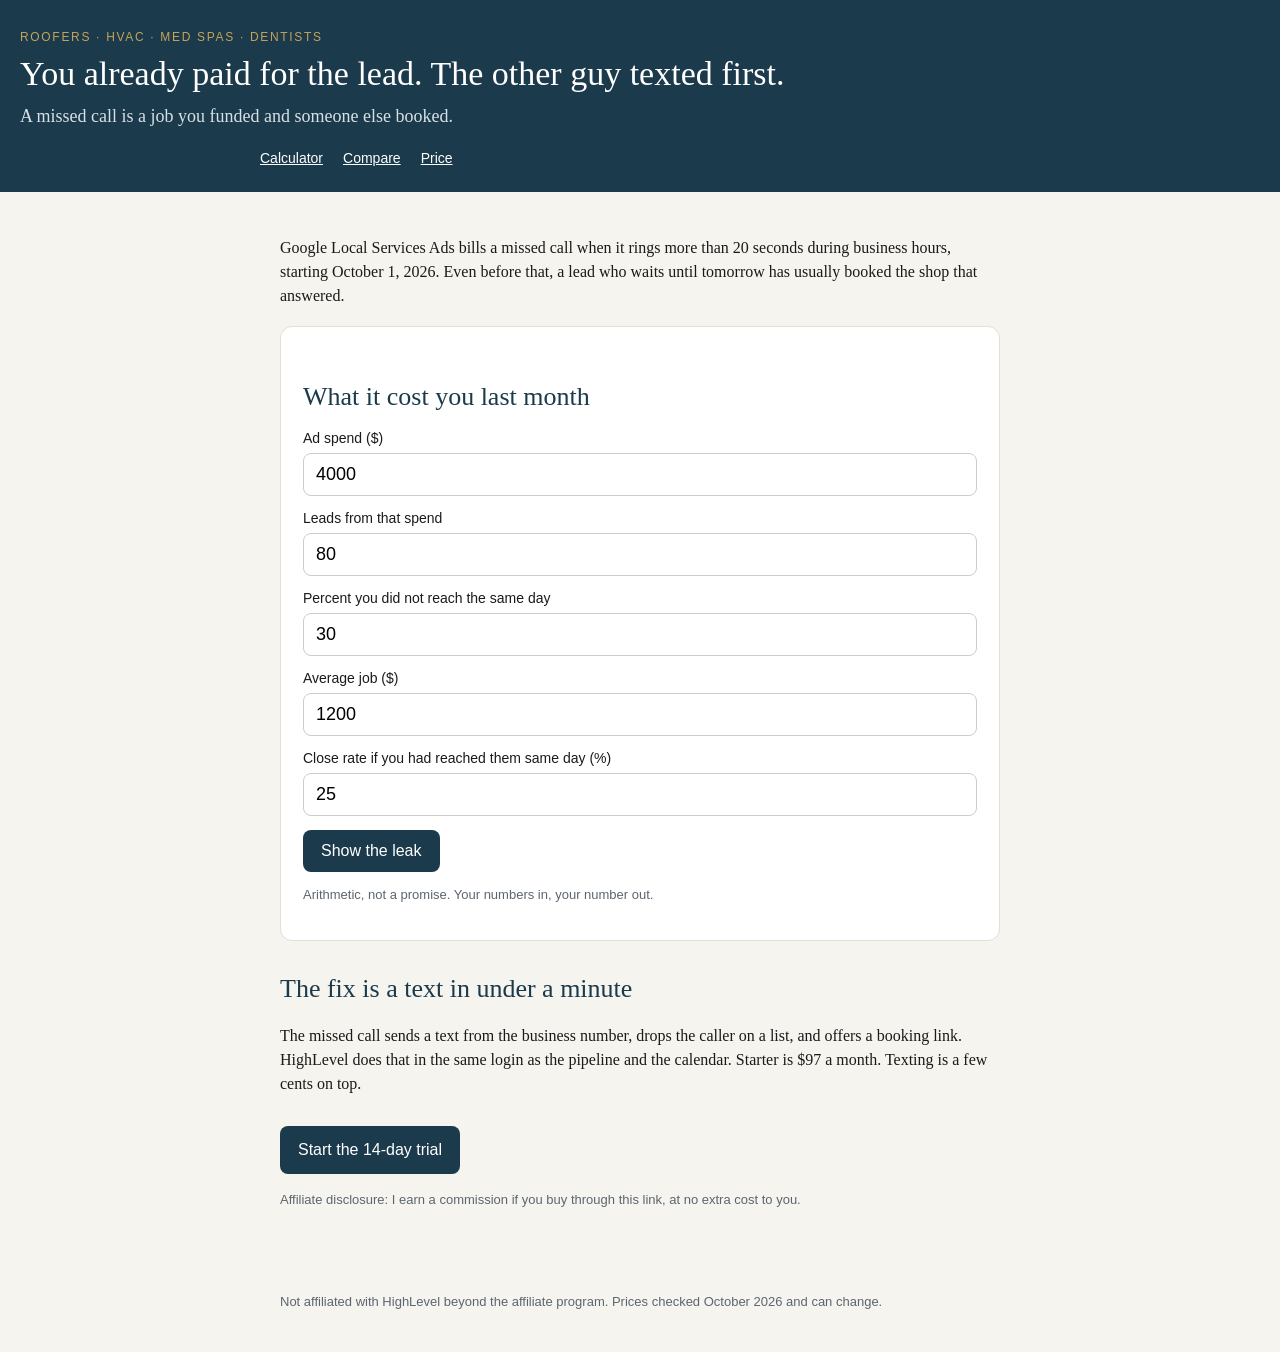
==== index.html @ 891b04c5 "Add missed-call calculator pages with affiliate link" ====
<!DOCTYPE html>
<html lang="en">
<head>
  <meta charset="UTF-8" />
  <meta name="viewport" content="width=device-width, initial-scale=1" />
  <title>Missed-call cost calculator for contractors</title>
  <link rel="stylesheet" href="style.css" />
</head>
<body>
  <header>
    <p class="kicker">ROOFERS · HVAC · MED SPAS · DENTISTS</p>
    <h1>You already paid for the lead. The other guy texted first.</h1>
    <p class="sub">A missed call is a job you funded and someone else booked.</p>
    <nav>
      <a href="index.html">Calculator</a>
      <a href="compare.html">Compare</a>
      <a href="pricing.html">Price</a>
    </nav>
  </header>
  <main>
    <p>Google Local Services Ads bills a missed call when it rings more than 20 seconds during business hours, starting October 1, 2026. Even before that, a lead who waits until tomorrow has usually booked the shop that answered.</p>
    <div class="card">
      <h2>What it cost you last month</h2>
      <label>Ad spend ($)</label>
      <input id="spend" type="number" value="4000" />
      <label>Leads from that spend</label>
      <input id="leads" type="number" value="80" />
      <label>Percent you did not reach the same day</label>
      <input id="miss" type="number" value="30" />
      <label>Average job ($)</label>
      <input id="job" type="number" value="1200" />
      <label>Close rate if you had reached them same day (%)</label>
      <input id="close" type="number" value="25" />
      <button type="button" onclick="calc()">Show the leak</button>
      <div class="result" id="out"></div>
      <p class="note">Arithmetic, not a promise. Your numbers in, your number out.</p>
    </div>
    <h2>The fix is a text in under a minute</h2>
    <p>The missed call sends a text from the business number, drops the caller on a list, and offers a booking link. HighLevel does that in the same login as the pipeline and the calendar. Starter is $97 a month. Texting is a few cents on top.</p>
    <p><a class="cta" href="https://www.gohighlevel.com/pricing?fp_ref=jeremy-ae86db">Start the 14-day trial</a></p>
    <p class="note">Affiliate disclosure: I earn a commission if you buy through this link, at no extra cost to you.</p>
  </main>
  <footer>Not affiliated with HighLevel beyond the affiliate program. Prices checked October 2026 and can change.</footer>
  <script>
    function calc() {
      const spend = +document.getElementById('spend').value || 0;
      const leads = +document.getElementById('leads').value || 0;
      const miss = (+document.getElementById('miss').value || 0) / 100;
      const job = +document.getElementById('job').value || 0;
      const close = (+document.getElementById('close').value || 0) / 100;
      const lostJobs = leads * miss * close;
      const lost = lostJobs * job;
      const el = document.getElementById('out');
      el.style.display = 'block';
      el.innerHTML = 'About <strong>$' + Math.round(lost).toLocaleString() + '</strong> left on the table. That is ' + lostJobs.toFixed(1) + ' jobs from leads you already paid for. Ad spend was $' + spend.toLocaleString() + '.';
    }
  </script>
</body>
</html>
---- style.css ----
:root { --ink:#1a1a1a; --navy:#1b3a4b; --gold:#c4a35a; --bg:#f6f4ef; --card:#fff; --line:#e4dfd4; --muted:#5c6670; }
* { box-sizing: border-box; }
body { margin:0; font-family: Georgia, "Times New Roman", serif; color:var(--ink); background:var(--bg); line-height:1.5; }
header { background:var(--navy); color:#fff; padding:28px 20px 22px; }
header p, main, footer, nav { max-width:760px; margin-left:auto; margin-right:auto; }
.kicker { letter-spacing:.14em; font-family: Arial, sans-serif; font-size:12px; color:var(--gold); margin:0 0 8px; }
h1 { font-size:34px; line-height:1.15; margin:0 0 10px; font-weight:normal; }
header .sub { color:#d7e0e6; margin:0 0 16px; font-size:18px; }
nav a { color:#fff; font-family:Arial, sans-serif; font-size:14px; margin-right:16px; }
main { max-width:760px; padding:28px 20px 60px; }
.card { background:var(--card); border:1px solid var(--line); border-radius:12px; padding:22px; margin:18px 0; }
h2 { font-size:26px; color:var(--navy); font-weight:normal; margin:28px 0 10px; }
label { display:block; font-family:Arial, sans-serif; font-size:14px; margin:12px 0 4px; }
input { width:100%; font-size:18px; padding:10px 12px; border:1px solid #ccc; border-radius:8px; }
button, a.cta { background:var(--navy); color:#fff; border:0; border-radius:8px; padding:12px 18px; font-size:16px; cursor:pointer; margin-top:14px; display:inline-block; text-decoration:none; font-family:Arial, sans-serif; }
.result { display:none; background:#f3efe4; border-left:4px solid var(--gold); padding:14px 16px; margin-top:14px; }
.result strong { font-size:28px; color:var(--navy); }
table { width:100%; border-collapse:collapse; font-family:Arial, sans-serif; font-size:15px; background:#fff; }
th, td { text-align:left; padding:10px 8px; border-bottom:1px solid var(--line); vertical-align:top; }
th { color:var(--navy); }
.note, footer { font-family:Arial, sans-serif; font-size:13px; color:var(--muted); }
footer { padding:10px 20px 40px; max-width:760px; }
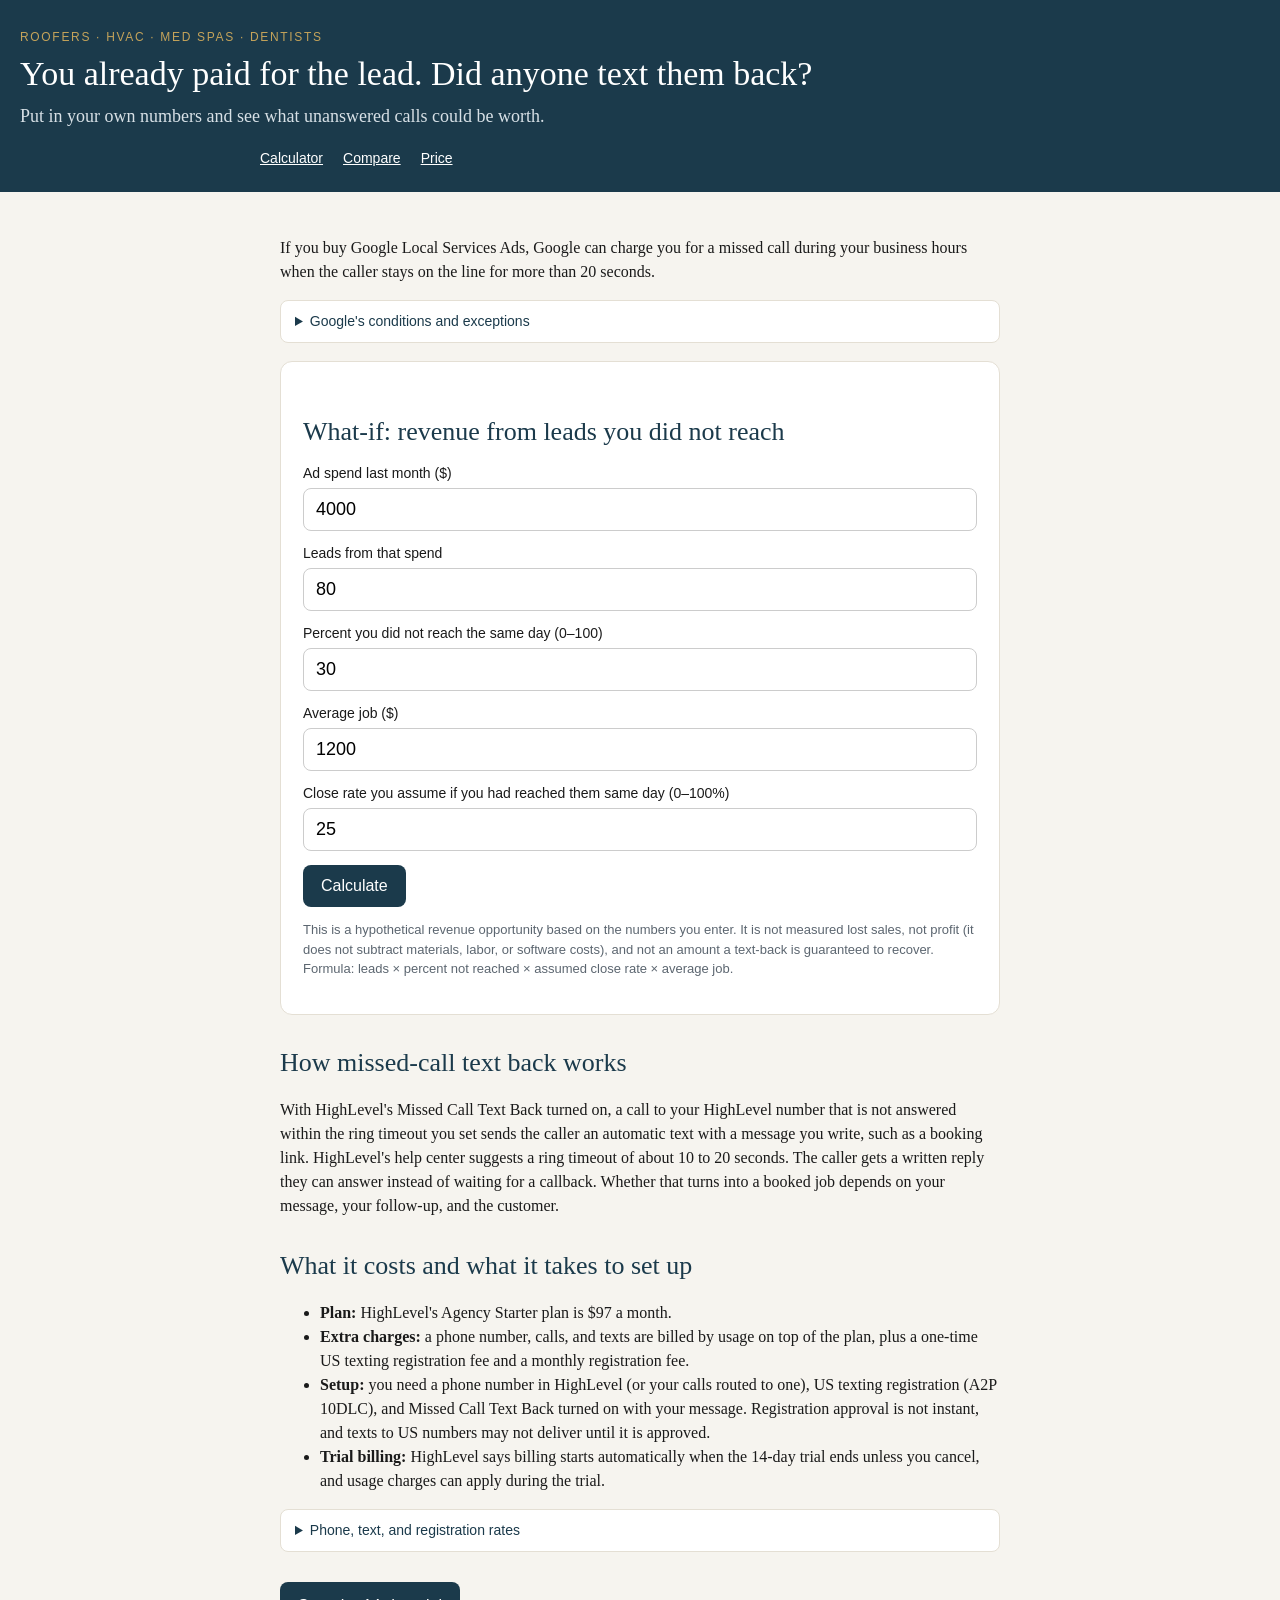
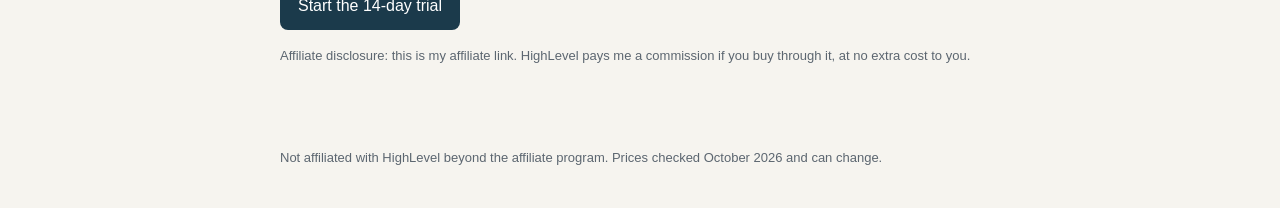
==== commit 26f1aee5: "Clarify calculator estimate, costs, setup, and comparison; add disclosures Co-Authored-By: Claude Op" ====
--- a/index.html
+++ b/index.html
@@ -9,8 +9,8 @@
 <body>
   <header>
     <p class="kicker">ROOFERS · HVAC · MED SPAS · DENTISTS</p>
-    <h1>You already paid for the lead. The other guy texted first.</h1>
-    <p class="sub">A missed call is a job you funded and someone else booked.</p>
+    <h1>You already paid for the lead. Did anyone text them back?</h1>
+    <p class="sub">Put in your own numbers and see what unanswered calls could be worth.</p>
     <nav>
       <a href="index.html">Calculator</a>
       <a href="compare.html">Compare</a>
@@ -18,41 +18,73 @@
     </nav>
   </header>
   <main>
-    <p>Google Local Services Ads bills a missed call when it rings more than 20 seconds during business hours, starting October 1, 2026. Even before that, a lead who waits until tomorrow has usually booked the shop that answered.</p>
+    <p>If you buy Google Local Services Ads, Google can charge you for a missed call during your business hours when the caller stays on the line for more than 20 seconds.</p>
+    <details>
+      <summary>Google's conditions and exceptions</summary>
+      <p>Business hours are the hours in your Google Business Profile, and the call must also fall within your ad schedule if you set one. If your phone menu asks callers to press a key, the 20 seconds start after the key press, and callers who hang up without pressing a key are not charged. Calls that reach voicemail or an automated greeting during business hours are treated as connected and are charged after 20 seconds, whether or not the caller leaves a message. Follow-up calls with the same customer within 15 days are not charged again. Source: <a href="https://support.google.com/localservices/answer/7195435">Google Local Services Help, "How leads work"</a>.</p>
+    </details>
     <div class="card">
-      <h2>What it cost you last month</h2>
-      <label>Ad spend ($)</label>
-      <input id="spend" type="number" value="4000" />
-      <label>Leads from that spend</label>
-      <input id="leads" type="number" value="80" />
-      <label>Percent you did not reach the same day</label>
-      <input id="miss" type="number" value="30" />
-      <label>Average job ($)</label>
-      <input id="job" type="number" value="1200" />
-      <label>Close rate if you had reached them same day (%)</label>
-      <input id="close" type="number" value="25" />
-      <button type="button" onclick="calc()">Show the leak</button>
+      <h2>What-if: revenue from leads you did not reach</h2>
+      <label for="spend">Ad spend last month ($)</label>
+      <input id="spend" type="number" min="0" step="any" value="4000" />
+      <label for="leads">Leads from that spend</label>
+      <input id="leads" type="number" min="0" step="any" value="80" />
+      <label for="miss">Percent you did not reach the same day (0–100)</label>
+      <input id="miss" type="number" min="0" max="100" step="any" value="30" />
+      <label for="job">Average job ($)</label>
+      <input id="job" type="number" min="0" step="any" value="1200" />
+      <label for="close">Close rate you assume if you had reached them same day (0–100%)</label>
+      <input id="close" type="number" min="0" max="100" step="any" value="25" />
+      <button type="button" onclick="calc()">Calculate</button>
       <div class="result" id="out"></div>
-      <p class="note">Arithmetic, not a promise. Your numbers in, your number out.</p>
+      <p class="note">This is a hypothetical revenue opportunity based on the numbers you enter. It is not measured lost sales, not profit (it does not subtract materials, labor, or software costs), and not an amount a text-back is guaranteed to recover. Formula: leads × percent not reached × assumed close rate × average job.</p>
     </div>
-    <h2>The fix is a text in under a minute</h2>
-    <p>The missed call sends a text from the business number, drops the caller on a list, and offers a booking link. HighLevel does that in the same login as the pipeline and the calendar. Starter is $97 a month. Texting is a few cents on top.</p>
+    <h2>How missed-call text back works</h2>
+    <p>With HighLevel's Missed Call Text Back turned on, a call to your HighLevel number that is not answered within the ring timeout you set sends the caller an automatic text with a message you write, such as a booking link. HighLevel's help center suggests a ring timeout of about 10 to 20 seconds. The caller gets a written reply they can answer instead of waiting for a callback. Whether that turns into a booked job depends on your message, your follow-up, and the customer.</p>
+    <h2>What it costs and what it takes to set up</h2>
+    <ul>
+      <li><strong>Plan:</strong> HighLevel's Agency Starter plan is $97 a month.</li>
+      <li><strong>Extra charges:</strong> a phone number, calls, and texts are billed by usage on top of the plan, plus a one-time US texting registration fee and a monthly registration fee.</li>
+      <li><strong>Setup:</strong> you need a phone number in HighLevel (or your calls routed to one), US texting registration (A2P 10DLC), and Missed Call Text Back turned on with your message. Registration approval is not instant, and texts to US numbers may not deliver until it is approved.</li>
+      <li><strong>Trial billing:</strong> HighLevel says billing starts automatically when the 14-day trial ends unless you cancel, and usage charges can apply during the trial.</li>
+    </ul>
+    <details>
+      <summary>Phone, text, and registration rates</summary>
+      <ul>
+        <li>US local number: $1.15 a month.</li>
+        <li>US texts: $0.00747 per segment, sent or received, plus carrier fees.</li>
+        <li>Calls: $0.0166 per minute outbound, $0.01165 per minute inbound.</li>
+        <li>A2P 10DLC registration: $22.50 one-time for sole proprietor and low-volume standard brands, plus a monthly campaign fee of $1.50 to $10 depending on the campaign type.</li>
+      </ul>
+      <p>Rates as listed by HighLevel in September 2026 and subject to change. Sources: <a href="https://help.gohighlevel.com/en/support/solutions/articles/48001223556">HighLevel, "LC Phone Pricing &amp; Billing Guide"</a>; <a href="https://help.gohighlevel.com/support/solutions/articles/155000005200-a2p-10dlc-messaging-fees-registration-monthly-and-carrier-costs">HighLevel, "A2P 10DLC Messaging Fees"</a>.</p>
+    </details>
     <p><a class="cta" href="https://www.gohighlevel.com/pricing?fp_ref=jeremy-ae86db">Start the 14-day trial</a></p>
-    <p class="note">Affiliate disclosure: I earn a commission if you buy through this link, at no extra cost to you.</p>
+    <p class="note">Affiliate disclosure: this is my affiliate link. HighLevel pays me a commission if you buy through it, at no extra cost to you.</p>
   </main>
   <footer>Not affiliated with HighLevel beyond the affiliate program. Prices checked October 2026 and can change.</footer>
   <script>
+    function readNonNegative(id) {
+      const raw = String(document.getElementById(id).value).trim();
+      const v = Number(raw);
+      return raw !== '' && Number.isFinite(v) && v >= 0 ? v : null;
+    }
     function calc() {
-      const spend = +document.getElementById('spend').value || 0;
-      const leads = +document.getElementById('leads').value || 0;
-      const miss = (+document.getElementById('miss').value || 0) / 100;
-      const job = +document.getElementById('job').value || 0;
-      const close = (+document.getElementById('close').value || 0) / 100;
-      const lostJobs = leads * miss * close;
-      const lost = lostJobs * job;
       const el = document.getElementById('out');
+      const spend = readNonNegative('spend');
+      const leads = readNonNegative('leads');
+      const missRaw = readNonNegative('miss');
+      const job = readNonNegative('job');
+      const closeRaw = readNonNegative('close');
       el.style.display = 'block';
-      el.innerHTML = 'About <strong>$' + Math.round(lost).toLocaleString() + '</strong> left on the table. That is ' + lostJobs.toFixed(1) + ' jobs from leads you already paid for. Ad spend was $' + spend.toLocaleString() + '.';
+      if ([spend, leads, missRaw, job, closeRaw].some(v => v === null)) {
+        el.textContent = 'Enter a number of 0 or more in every field.';
+        return;
+      }
+      const miss = Math.min(missRaw, 100) / 100;
+      const close = Math.min(closeRaw, 100) / 100;
+      const jobs = leads * miss * close;
+      const revenue = jobs * job;
+      el.innerHTML = 'Hypothetical revenue opportunity: about <strong>$' + Math.round(revenue).toLocaleString() + '</strong>, or ' + jobs.toFixed(1) + ' jobs, if your assumptions hold. This is not measured lost sales and not profit. Ad spend entered: $' + Math.round(spend).toLocaleString() + '.';
     }
   </script>
 </body>
--- a/style.css
+++ b/style.css
@@ -20,3 +20,6 @@
 th { color:var(--navy); }
 .note, footer { font-family:Arial, sans-serif; font-size:13px; color:var(--muted); }
 footer { padding:10px 20px 40px; max-width:760px; }
+details { margin:12px 0; border:1px solid var(--line); border-radius:8px; background:var(--card); padding:10px 14px; }
+summary { cursor:pointer; font-family:Arial, sans-serif; font-size:14px; color:var(--navy); }
+details[open] summary { margin-bottom:8px; }
